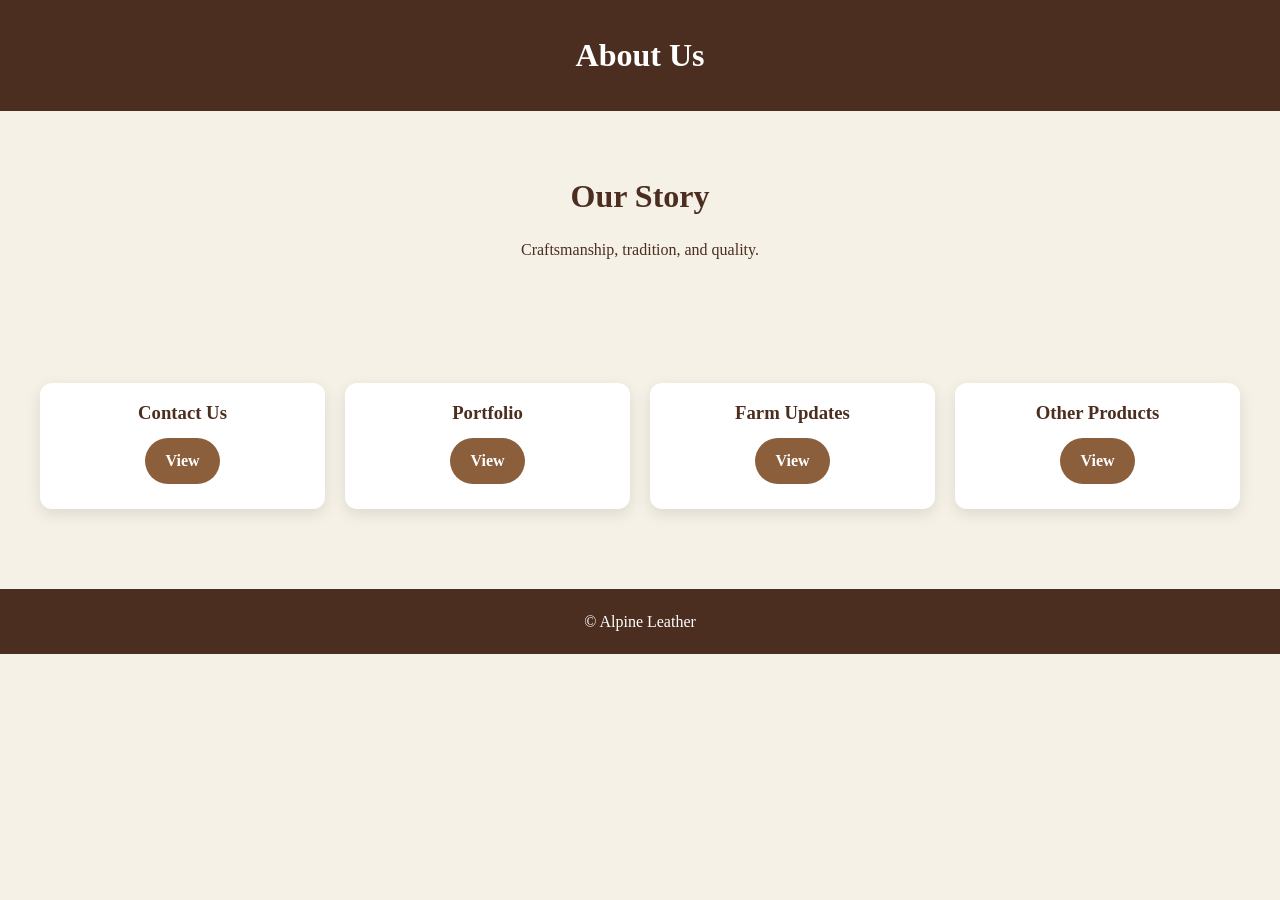
==== about/index.html @ 28e65000 "got the main webpages in" ====
<!DOCTYPE html>
<html lang="en">
<head>
  <meta charset="UTF-8">
  <title>About | Alpine Leather</title>
  <link rel="stylesheet" href="../styles.css">
</head>
<body>

<header>
  <h1>About Us</h1>
</header>

<main class="hero">
  <h2>Our Story</h2>
  <p>Craftsmanship, tradition, and quality.</p>
</main>

<section class="grid">
  <div class="card">
    <h3>Contact Us</h3>
    <a href="contact.html" class="btn btn-primary">View</a>
  </div>

  <div class="card">
    <h3>Portfolio</h3>
    <a href="portfolio.html" class="btn btn-primary">View</a>
  </div>

  <div class="card">
    <h3>Farm Updates</h3>
    <a href="updates.html" class="btn btn-primary">View</a>
  </div>

  <div class="card">
    <h3>Other Products</h3>
    <a href="farm-products.html" class="btn btn-primary">View</a>
  </div>
</section>

<footer>
  <p>© Alpine Leather</p>
</footer>

</body>
</html>
---- styles.css ----
/* COLOR SYSTEM */
:root {
  --brown-dark: #4b2e1f;
  --brown-medium: #8b5e3c;
  --tan: #d2b48c;
  --cream: #f5f1e6;
  --olive: #6b705c;
}

/* RESET */
* {
  margin: 0;
  padding: 0;
  box-sizing: border-box;
}

/* BODY */
body {
  font-family: 'Lora', serif;
  background: var(--cream);
  color: var(--brown-dark);
  line-height: 1.6;
}

/* HEADINGS */
h1, h2, h3 {
  font-family: 'Playfair Display', serif;
}

/* HEADER */
header {
  background: var(--brown-dark);
  color: white;
  text-align: center;
  padding: 30px 20px;
}

header p {
  margin-top: 10px;
  color: var(--tan);
}

/* NAVBAR */
.navbar {
  background: var(--brown-medium);
}

.nav-links {
  list-style: none;
  display: flex;
  justify-content: center;
  gap: 30px;
}

.nav-links li {
  position: relative;
}

.nav-links a {
  display: block;
  padding: 15px;
  color: white;
  text-decoration: none;
  font-weight: bold;
}

.nav-links a:hover {
  color: var(--tan);
}

/* DROPDOWN */
.dropdown-menu {
  display: none;
  position: absolute;
  background: white;
  top: 100%;
  left: 0;
  min-width: 200px;
  border-radius: 8px;
  overflow: hidden;
  box-shadow: 0 10px 20px rgba(0,0,0,0.2);
}

.dropdown-menu li {
  border-bottom: 1px solid #eee;
}

.dropdown-menu a {
  color: var(--brown-dark);
  padding: 12px;
}

.dropdown-menu a:hover {
  background: var(--cream);
}

.dropdown:hover .dropdown-menu {
  display: block;
}

/* HERO SECTION */
.hero {
  text-align: center;
  padding: 60px 20px;
}

.hero h2 {
  font-size: 2rem;
  margin-bottom: 15px;
}

.hero p {
  max-width: 600px;
  margin: 0 auto 20px;
}

/* BUTTONS */
.btn {
  display: inline-block;
  padding: 10px 20px;
  margin: 10px;
  border-radius: 25px;
  text-decoration: none;
  font-weight: bold;
  transition: 0.3s;
}

.btn-primary {
  background: var(--brown-medium);
  color: white;
}

.btn-primary:hover {
  background: var(--brown-dark);
}

.btn-secondary {
  background: var(--olive);
  color: white;
}

.btn-secondary:hover {
  opacity: 0.9;
}

/* GRID SECTION */
.grid {
  display: grid;
  grid-template-columns: repeat(auto-fit, minmax(250px, 1fr));
  gap: 20px;
  padding: 40px;
}

/* CARD */
.card {
  background: white;
  border-radius: 12px;
  padding: 15px;
  text-align: center;
  box-shadow: 0 5px 15px rgba(0,0,0,0.1);
  transition: 0.3s;
}

.card:hover {
  transform: translateY(-5px);
}

/* IMAGES */
.card img {
  width: 100%;
  height: 200px;
  object-fit: cover;
  border-radius: 10px;
}

/* FOOTER */
footer {
  text-align: center;
  padding: 20px;
  background: var(--brown-dark);
  color: white;
  margin-top: 40px;
}
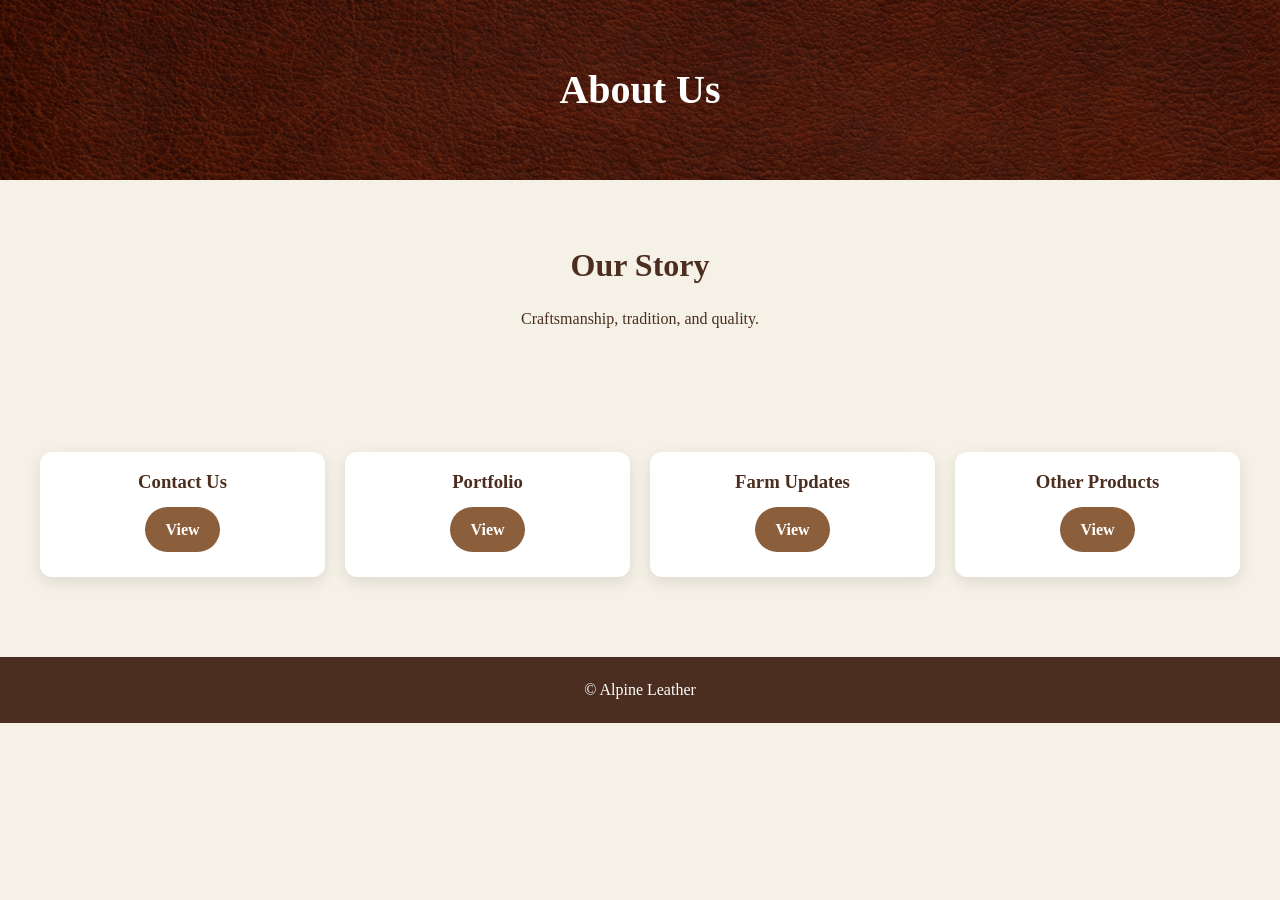
==== commit dbad7af7: "header images" ====
--- a/about/index.html
+++ b/about/index.html
@@ -2,6 +2,7 @@
 <html lang="en">
 <head>
   <meta charset="UTF-8">
+  <meta name="viewport" content="width=device-width, initial-scale=1.0">
   <title>About | Alpine Leather</title>
   <link rel="stylesheet" href="../styles.css">
 </head>
--- a/styles.css
+++ b/styles.css
@@ -27,17 +27,54 @@
   font-family: 'Playfair Display', serif;
 }
 
-/* HEADER */
+/* =========================
+   HEADER (UPDATED)
+   ========================= */
+
 header {
-  background: var(--brown-dark);
-  color: white;
-  text-align: center;
-  padding: 30px 20px;
+   background:
+    linear-gradient(rgba(0,0,0,0.5), rgba(0,0,0,0.5)),
+    url("/images/Leather_Header.png");
+  background-size: cover;
+  background-position: center;
+  background-repeat: no-repeat;
+
+  color: white;
+  text-align: center;
+
+  padding: 40px 20px;
+  min-height: 180px;
+
+  display: flex;
+  flex-direction: column;
+  justify-content: center;
+
+  position: relative;
+}
+
+
+.logo {
+  height: 60%;        /* scales with header */
+  max-height: 180px;  /* prevents it from getting huge */
+  width: auto;
+  display: block;
+  margin: 0 auto;
+  filter: brightness(.7) drop-shadow(0 3px 6px rgba(0,0,0,0.6));
+}
+
+/* KEEP TEXT ABOVE OVERLAY */
+header * {
+  position: relative;
+  z-index: 1;
 }
 
 header p {
   margin-top: 10px;
-  color: var(--tan);
+  color: #f5e6d3;
+}
+
+header h1 {
+  font-size: clamp(1.8rem, 5vw, 2.5rem);
 }
 
 /* NAVBAR */
@@ -50,6 +87,7 @@
   display: flex;
   justify-content: center;
   gap: 30px;
+  flex-wrap: wrap;
 }
 
 .nav-links li {
@@ -79,6 +117,7 @@
   border-radius: 8px;
   overflow: hidden;
   box-shadow: 0 10px 20px rgba(0,0,0,0.2);
+  z-index: 1000;
 }
 
 .dropdown-menu li {
@@ -105,13 +144,14 @@
 }
 
 .hero h2 {
-  font-size: 2rem;
+  font-size: clamp(1.5rem, 4vw, 2rem);
   margin-bottom: 15px;
 }
 
 .hero p {
   max-width: 600px;
   margin: 0 auto 20px;
+  padding: 0 10px;
 }
 
 /* BUTTONS */
@@ -180,4 +220,77 @@
   background: var(--brown-dark);
   color: white;
   margin-top: 40px;
+}
+
+/* =========================
+   MOBILE RESPONSIVENESS
+   ========================= */
+
+@media (max-width: 768px) {
+
+  header {
+    min-height: 140px;
+    padding: 40px 15px;
+  }
+
+  .logo {
+    max-height: 90px;
+  }
+
+  .nav-links {
+    flex-direction: column;
+    align-items: center;
+    gap: 10px;
+  }
+
+  .nav-links a {
+    padding: 10px;
+  }
+
+  .dropdown-menu {
+    position: static;
+    box-shadow: none;
+  }
+
+  .dropdown:hover .dropdown-menu {
+    display: none;
+  }
+
+  .grid {
+    padding: 20px;
+  }
+
+  .hero {
+    padding: 40px 15px;
+  }
+
+  .card img {
+    height: 180px;
+  }
+}
+
+@media (max-width: 480px) {
+
+  header {
+    min-height: 120px;
+    padding: 30px 10px;
+  }
+
+  .logo {
+    max-height: 70px;
+  }
+
+
+  .hero h2 {
+    font-size: 1.4rem;
+  }
+
+  .card img {
+    height: 160px;
+  }
+
+  .btn {
+    width: 100%;
+    text-align: center;
+  }
 }
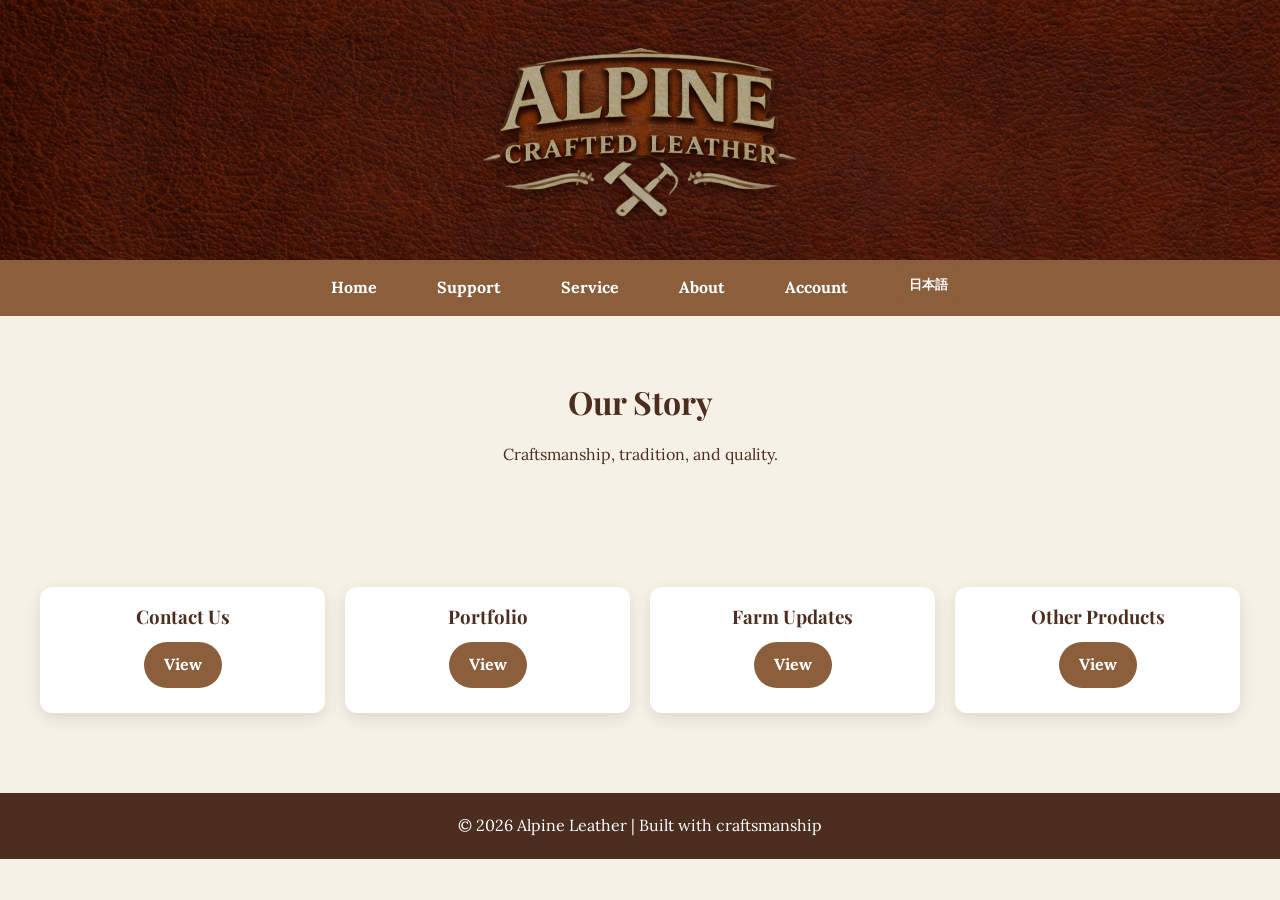
==== commit 43b2aeda: "jap" ====
--- a/about/index.html
+++ b/about/index.html
@@ -1,47 +1,231 @@
 <!DOCTYPE html>
 <html lang="en">
+
 <head>
   <meta charset="UTF-8">
   <meta name="viewport" content="width=device-width, initial-scale=1.0">
+
   <title>About | Alpine Leather</title>
+
   <link rel="stylesheet" href="../styles.css">
+
+  <!-- Fonts -->
+  <link href="https://fonts.googleapis.com/css2?family=Lora&family=Playfair+Display&family=Noto+Sans+JP:wght@400;700&display=swap" rel="stylesheet">
 </head>
+
 <body>
 
+<!-- HEADER -->
 <header>
-  <h1>About Us</h1>
+  <img src="../images/Alpine_logo.png" alt="Alpine_logo" class="logo">
 </header>
 
-<main class="hero">
-  <h2>Our Story</h2>
-  <p>Craftsmanship, tradition, and quality.</p>
-</main>
-
+<!-- NAVIGATION -->
+<nav class="navbar">
+
+  <ul class="nav-links">
+
+    <li><a id="nav-home" href="../index.html">Home</a></li>
+
+    <li class="dropdown">
+
+      <a id="nav-support" href="../support/index.html">Support</a>
+
+      <ul class="dropdown-menu">
+        <li><a id="faq-link" href="../support/faqs.html">FAQs</a></li>
+        <li><a id="privacy-link" href="../support/privacy.html">Privacy</a></li>
+        <li><a id="terms-link" href="../support/terms.html">Terms</a></li>
+      </ul>
+
+    </li>
+
+    <li class="dropdown">
+
+      <a id="nav-service" href="../service/index.html">Service</a>
+
+      <ul class="dropdown-menu">
+        <li><a id="classes-link" href="../service/classes.html">Classes</a></li>
+        <li><a id="leather-link" href="../service/leather.html">Leather Work</a></li>
+        <li><a id="bags-link" href="../service/bags.html">Bags & Cases</a></li>
+        <li><a id="wallets-link" href="../service/wallets.html">Wallets & Purses</a></li>
+        <li><a id="other-link" href="../service/other.html">Other</a></li>
+      </ul>
+
+    </li>
+
+    <li class="dropdown">
+
+      <a id="nav-about" href="index.html">About</a>
+
+      <ul class="dropdown-menu">
+        <li><a id="contact-link" href="contact.html">Contact Us</a></li>
+        <li><a id="portfolio-link" href="portfolio.html">Portfolio</a></li>
+        <li><a id="updates-link" href="updates.html">Farm Updates</a></li>
+        <li><a id="products-link" href="farm-products.html">Other Farm Products</a></li>
+      </ul>
+
+    </li>
+
+    <li class="dropdown">
+
+      <a id="nav-account" href="../account/index.html">Account</a>
+
+      <ul class="dropdown-menu">
+        <li><a id="login-link" href="../account/login.html">Log In</a></li>
+        <li><a id="signup-link" href="../account/signup.html">Sign Up</a></li>
+        <li><a id="profile-link" href="../account/profile.html">Profile</a></li>
+      </ul>
+
+    </li>
+
+    <li>
+      <button id="lang-toggle">日本語</button>
+    </li>
+
+  </ul>
+
+</nav>
+
+<!-- HERO -->
+<section class="hero">
+
+  <h2 id="about-title">Our Story</h2>
+
+  <p id="about-text">
+    Craftsmanship, tradition, and quality.
+  </p>
+
+</section>
+
+<!-- ABOUT OPTIONS -->
 <section class="grid">
-  <div class="card">
-    <h3>Contact Us</h3>
-    <a href="contact.html" class="btn btn-primary">View</a>
-  </div>
-
-  <div class="card">
-    <h3>Portfolio</h3>
-    <a href="portfolio.html" class="btn btn-primary">View</a>
-  </div>
-
-  <div class="card">
-    <h3>Farm Updates</h3>
-    <a href="updates.html" class="btn btn-primary">View</a>
-  </div>
-
-  <div class="card">
-    <h3>Other Products</h3>
-    <a href="farm-products.html" class="btn btn-primary">View</a>
-  </div>
+
+  <div class="card">
+
+    <h3 id="contact-card-title">Contact Us</h3>
+
+    <a
+      href="contact.html"
+      class="btn btn-primary"
+      id="contact-view"
+    >
+      View
+    </a>
+
+  </div>
+
+  <div class="card">
+
+    <h3 id="portfolio-card-title">Portfolio</h3>
+
+    <a
+      href="portfolio.html"
+      class="btn btn-primary"
+      id="portfolio-view"
+    >
+      View
+    </a>
+
+  </div>
+
+  <div class="card">
+
+    <h3 id="updates-card-title">Farm Updates</h3>
+
+    <a
+      href="updates.html"
+      class="btn btn-primary"
+      id="updates-view"
+    >
+      View
+    </a>
+
+  </div>
+
+  <div class="card">
+
+    <h3 id="products-card-title">Other Products</h3>
+
+    <a
+      href="farm-products.html"
+      class="btn btn-primary"
+      id="products-view"
+    >
+      View
+    </a>
+
+  </div>
+
 </section>
 
+<!-- FOOTER -->
 <footer>
-  <p>© Alpine Leather</p>
+  <p id="footer-text">© Alpine Leather</p>
 </footer>
+
+<!-- TRANSLATIONS -->
+<script src="../translations.js"></script>
+
+<script>
+
+function translateAboutPage(language) {
+
+  const jp = language === "jp";
+
+  // HERO
+  document.getElementById("about-title").textContent =
+    jp ? "私たちの物語" : "Our Story";
+
+  document.getElementById("about-text").textContent =
+    jp
+    ? "職人技、伝統、そして品質を大切にしています。"
+    : "Craftsmanship, tradition, and quality.";
+
+  // CARDS
+  document.getElementById("contact-card-title").textContent =
+    jp ? "お問い合わせ" : "Contact Us";
+
+  document.getElementById("portfolio-card-title").textContent =
+    jp ? "作品集" : "Portfolio";
+
+  document.getElementById("updates-card-title").textContent =
+    jp ? "農場ニュース" : "Farm Updates";
+
+  document.getElementById("products-card-title").textContent =
+    jp ? "その他の商品" : "Other Products";
+
+  // BUTTONS
+  document.getElementById("contact-view").textContent =
+    jp ? "表示" : "View";
+
+  document.getElementById("portfolio-view").textContent =
+    jp ? "表示" : "View";
+
+  document.getElementById("updates-view").textContent =
+    jp ? "表示" : "View";
+
+  document.getElementById("products-view").textContent =
+    jp ? "表示" : "View";
+}
+
+document.addEventListener("DOMContentLoaded", () => {
+
+  const currentLanguage =
+    localStorage.getItem("language") || "en";
+
+  translateAboutPage(currentLanguage);
+
+  const originalSetLanguage = setLanguage;
+
+  setLanguage = function(language) {
+
+    originalSetLanguage(language);
+
+    translateAboutPage(language);
+  };
+});
+
+</script>
 
 </body>
 </html>
--- a/styles.css
+++ b/styles.css
@@ -34,7 +34,7 @@
 header {
    background:
     linear-gradient(rgba(0,0,0,0.5), rgba(0,0,0,0.5)),
-    url("/images/Leather_Header.png");
+    url("images/Leather_Header.png");
   background-size: cover;
   background-position: center;
   background-repeat: no-repeat;
@@ -222,6 +222,9 @@
   margin-top: 40px;
 }
 
+
+
+
 /* =========================
    MOBILE RESPONSIVENESS
    ========================= */
@@ -293,4 +296,71 @@
     width: 100%;
     text-align: center;
   }
+}
+
+/* =========================
+   JAPANESE MODE
+   ========================= */
+
+.japanese-mode {
+
+  font-family:
+    "Noto Sans JP",
+    "Yu Gothic",
+    sans-serif;
+
+  letter-spacing: 0.03em;
+}
+
+/* Japanese websites often use slightly denser layouts */
+.japanese-mode .hero {
+  padding: 50px 20px;
+}
+
+/* Navigation */
+#lang-toggle {
+
+  background: var(--brown-medium);
+  color: white;
+
+  border: none;
+
+  padding: 10px 16px;
+
+  border-radius: 8px;
+
+  cursor: pointer;
+
+  font-weight: bold;
+
+  margin-top: 6px;
+
+  transition: 0.3s;
+}
+
+#lang-toggle:hover {
+  background: var(--brown-dark);
+}
+
+/* Japanese styling adjustments */
+.japanese-mode .navbar {
+  background: #7a1f1f;
+}
+
+.japanese-mode .card {
+
+  border: 1px solid rgba(0,0,0,0.08);
+
+  box-shadow:
+    0 3px 10px rgba(0,0,0,0.08);
+}
+
+/* Better spacing for Japanese characters */
+.japanese-mode p {
+  line-height: 2;
+}
+
+/* Decorative vertical text option */
+.vertical-japanese {
+  writing-mode: vertical-rl;
 }
